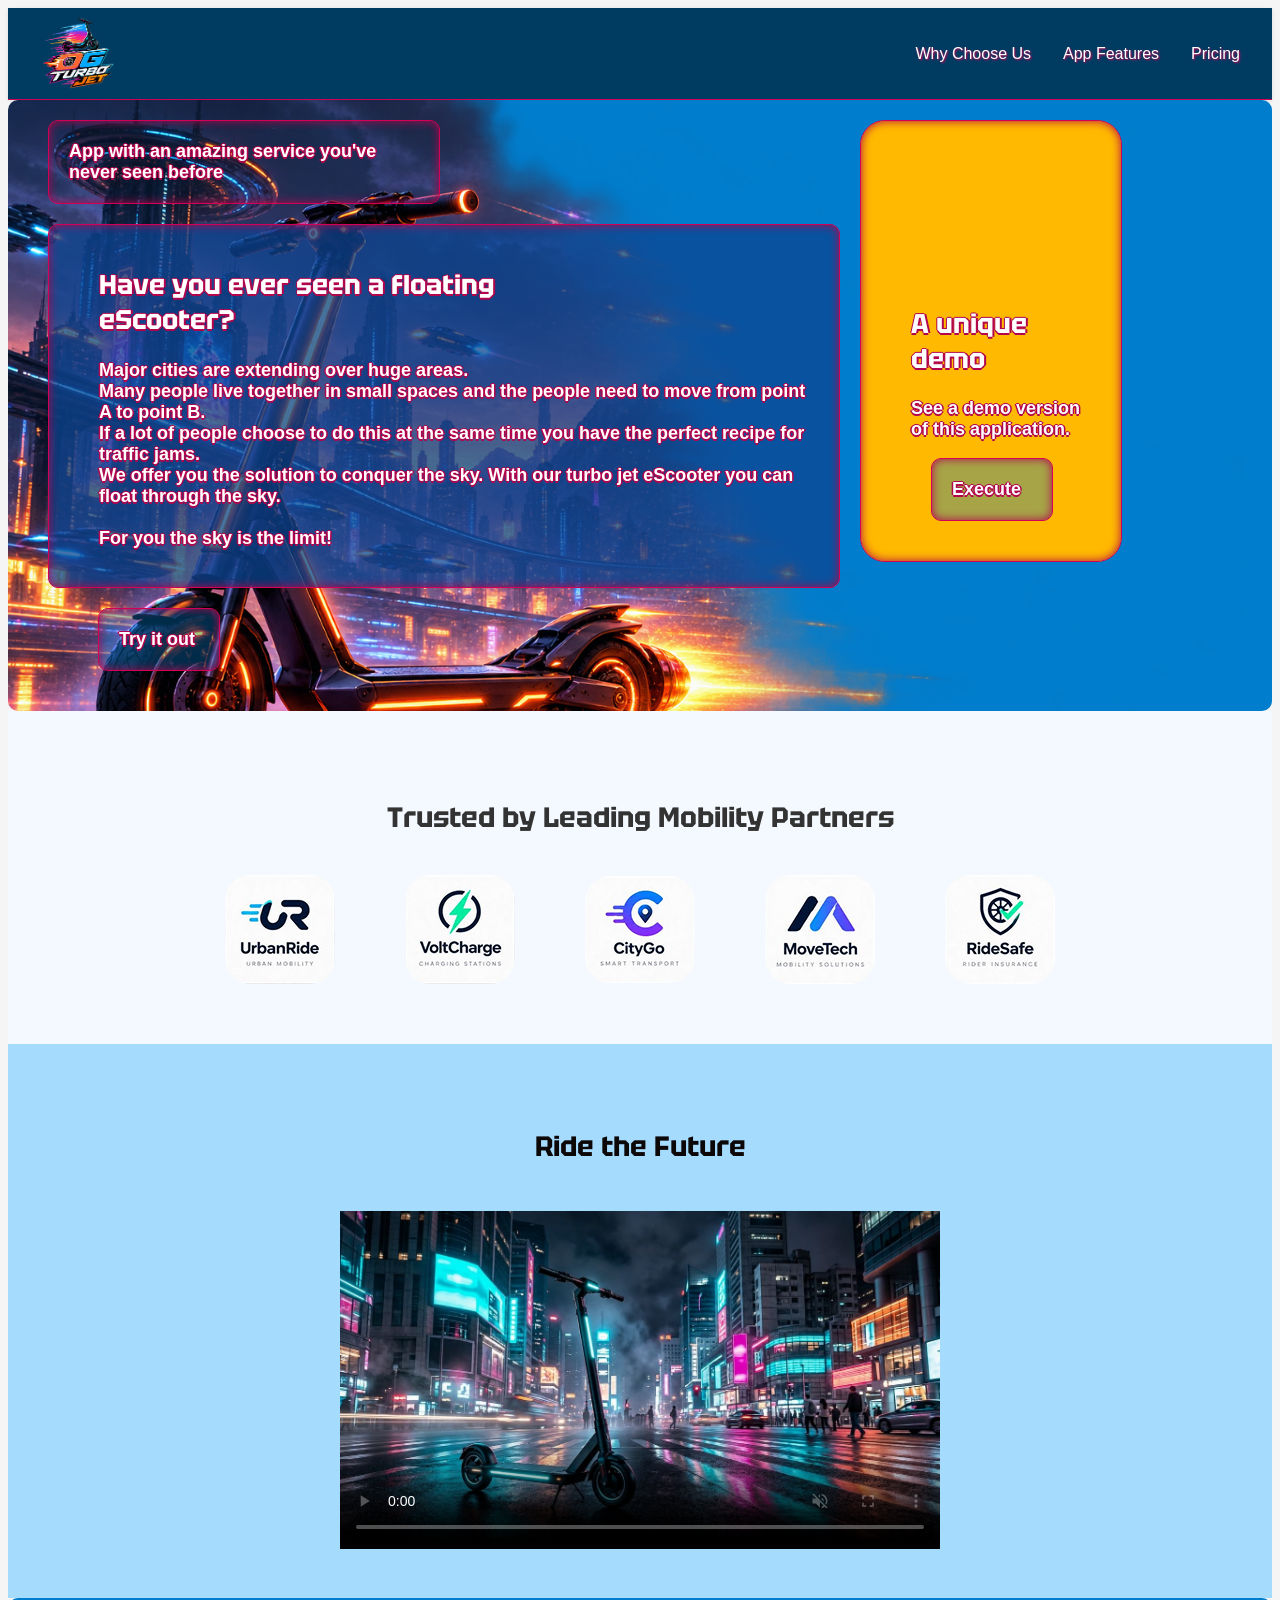
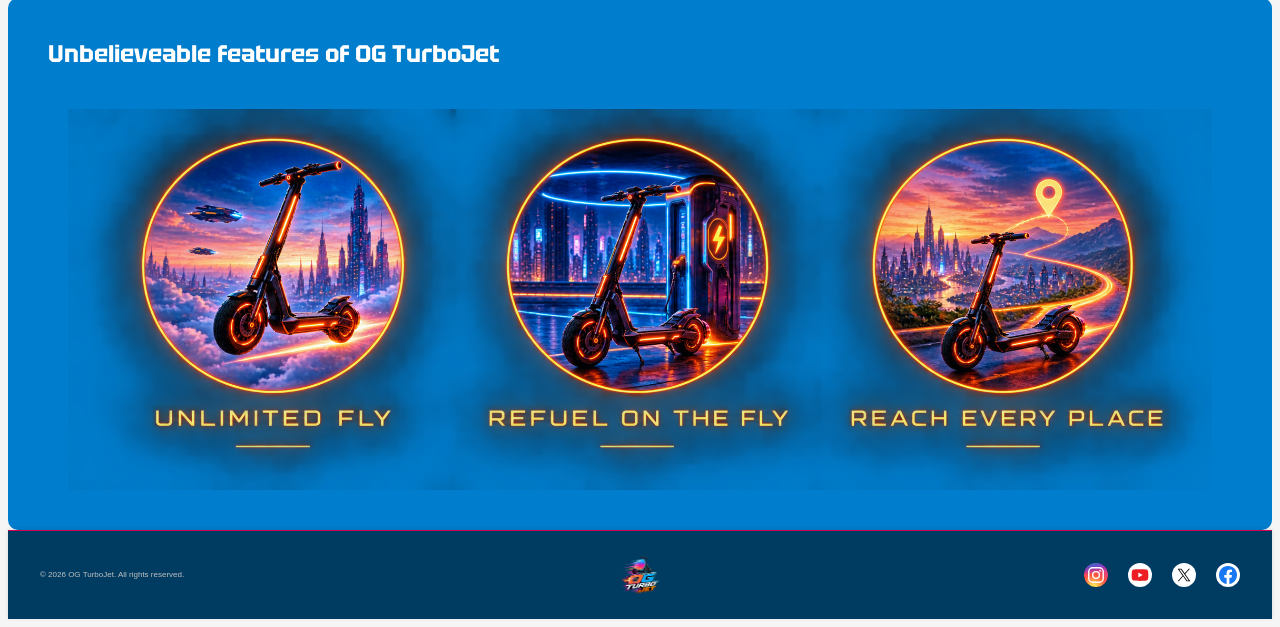
==== index.html @ 86645ecb "edited navbar links" ====
<!doctype html>
<html lang="en">
  <head>
    <meta charset="UTF-8" />
    <meta name="viewport" content="width=device-width, initial-scale=1.0" />
    <link rel="preconnect" href="https://fonts.googleapis.com" />
    <link rel="preconnect" href="https://fonts.gstatic.com" crossorigin />
    <link
      href="https://fonts.googleapis.com/css2?family=Tektur:wght@400..900&family=Text+Me+One&display=swap"
      rel="stylesheet"
    />
    <title>My Project</title>
    <!-- Main stylesheet -->
    <link rel="stylesheet" href="assets/css/styles.css" />
  </head>

  <body>
    <!-- header -->
    <nav id="nav-bar">
      <a class="nav-logo" href="#">
        <img src="assets/images/ogTurboJet.png" alt="Logo" />
      </a>
      <button
        class="nav-toggle"
        aria-label="Toggle navigation"
        aria-expanded="false"
        aria-controls="nav-links"
      >
        <span></span>
        <span></span>
        <span></span>
      </button>
      <ul class="nav-links" id="nav-links">
        <li><a href="#why-choose-us">Why Choose Us</a></li>
        <li><a href="#app-features">App Features</a></li>
        <li><a href="#pricing">Pricing</a></li>
      </ul>
    </nav>

    <!-- hero section -->
    <section class="styleSectionHero">
      <div class="sectionWrapper">
        <div class="heroWrap">
          <div class="heroBase heroHeader">
            App with an amazing service you've never seen before
          </div>
          <div class="heroBase heroContent">
            <h2>Have you ever seen a floating eScooter?</h2>
            <p>
              Major cities are extending over huge areas.
              <br />Many people live together in small spaces and the people
              need to move from point A to point B. <br />If a lot of people
              choose to do this at the same time you have the perfect recipe for
              traffic jams. <br />We offer you the solution to conquer the sky.
              With our turbo jet eScooter you can float through the sky.
              <br /><br />For you the sky is the limit!
            </p>
          </div>
          <div class="heroBase heroButton">Try it out</div>
        </div>
        <div class="heroBase heroAppPreview">
          <h2>A unique demo</h2>
          <p>See a demo version of this application.</p>
          <div class="heroBase heroButton">Execute</div>
        </div>
      </div>
    </section>

    <!-- trusted companies -->
    <section class="trusted-section">
      <h3>Trusted by Leading Mobility Partners</h3>
      <div class="trusted-logo">
        <img src="assets/images/photo_2026-08-25_12-08-49 2.jpg" alt="" />
        <img src="assets/images/photo_2026-08-25_12-08-49 3.jpg" alt="" />
        <img src="assets/images/photo_2026-08-25_12-08-49 4.jpg" alt="" />
        <img src="assets/images/photo_2026-08-25_12-08-49 5.jpg" alt="" />
        <img src="assets/images/photo_2026-08-25_12-08-49 1.jpg" alt="" />
      </div>
    </section>

    <!-- video -->
    <section class="video-section">
      <h3>Ride the Future</h3>
      <video
        width="600"
        height="340"
        controls
        src="assets/images/video.mp4"
        poster="assets/images/img.jpg"
        autoplay
        muted
        loop
      ></video>
    </section>

    <!-- app features -->
    <section>
      <div class="sectionAppFeatures" id="app-features">
        <h2>Unbelieveable features of OG TurboJet</h2>
        <div class="AppFeatureList">
          <img
            class="AppFeatureListElement"
            src="./assets/img/appfeatures.png"
          />
        </div>
      </div>
    </section>

    <!-- why choose us -->
    <section></section>

    <!-- price cards -->
    <section></section>

    <!-- footer -->
    <footer id="site-footer">
      <span class="footer-copyright"
        >&copy; 2026 OG TurboJet. All rights reserved.</span
      >
      <a class="footer-logo" href="#">
        <img src="./assets/images/ogTurboJet.png" alt="Logo" />
      </a>
      <ul class="footer-socials">
        <li>
          <a href="#" aria-label="Instagram"
            ><img src="assets/icons/instagram.svg" alt="Instagram"
          /></a>
        </li>
        <li>
          <a href="#" aria-label="YouTube"
            ><img src="assets/icons/youtube.svg" alt="YouTube"
          /></a>
        </li>
        <li>
          <a href="#" aria-label="X"
            ><img src="assets/icons/x.svg" alt="X"
          /></a>
        </li>
        <li>
          <a href="#" aria-label="Facebook"
            ><img src="assets/icons/facebook.svg" alt="Facebook"
          /></a>
        </li>
      </ul>
    </footer>
    <script src="assets/javascript/script.js"></script>
  </body>
</html>
---- assets/css/styles.css ----
@import 'sectionHero.css';
@import url(footer-styles.css);
@import url(navbar-styles.css);
@import url(appfeature-styles.css);

h1,
h2,
h3 {
  font-family: 'Tektur', sans-serif;
}

body {
  font-family: 'Time Me One', sans-serif;
  background: #f5f5f5;
  color: #333;
}

div.sectionAppFeatures {
  font-family: Arial, sans-serif;
  background-color: #007dcc;
  user-select: none;
  padding: 20px 40px 20px 40px;
  margin: 0px;
  border-radius: 10px;
}
.trusted-section {
  text-align: center;
  padding: 60px 20px;
  background: #f3f9ff;
}

h3 {
  font-size: 28px;
}

.trusted-section h3 {
  margin-bottom: 40px;
  color: #333;
}

.video-section {
  text-align: center;
  background-color: #a5dbfd;
  padding-top: 30px;
  padding-bottom: 45px;
}

.video-section h3 {
  color: #0d0808;
  margin-top: 54px;
  margin-bottom: 45px;
}

.trusted-logo {
  display: flex;
  justify-content: center;
  align-items: center;
  gap: 70px;
  flex-wrap: wrap;
}

.trusted-logo img {
  border-radius: 25px;
}

@media (max-width: 600px) {
  .trusted-section {
    padding: 40px 20px;
  }

  .trusted-section h3 {
    font-size: 24px;
    margin-bottom: 30px;
  }

  .trusted-logo {
    gap: 30px;
  }

  .trusted-logo img {
    max-width: 90px;
  }
}
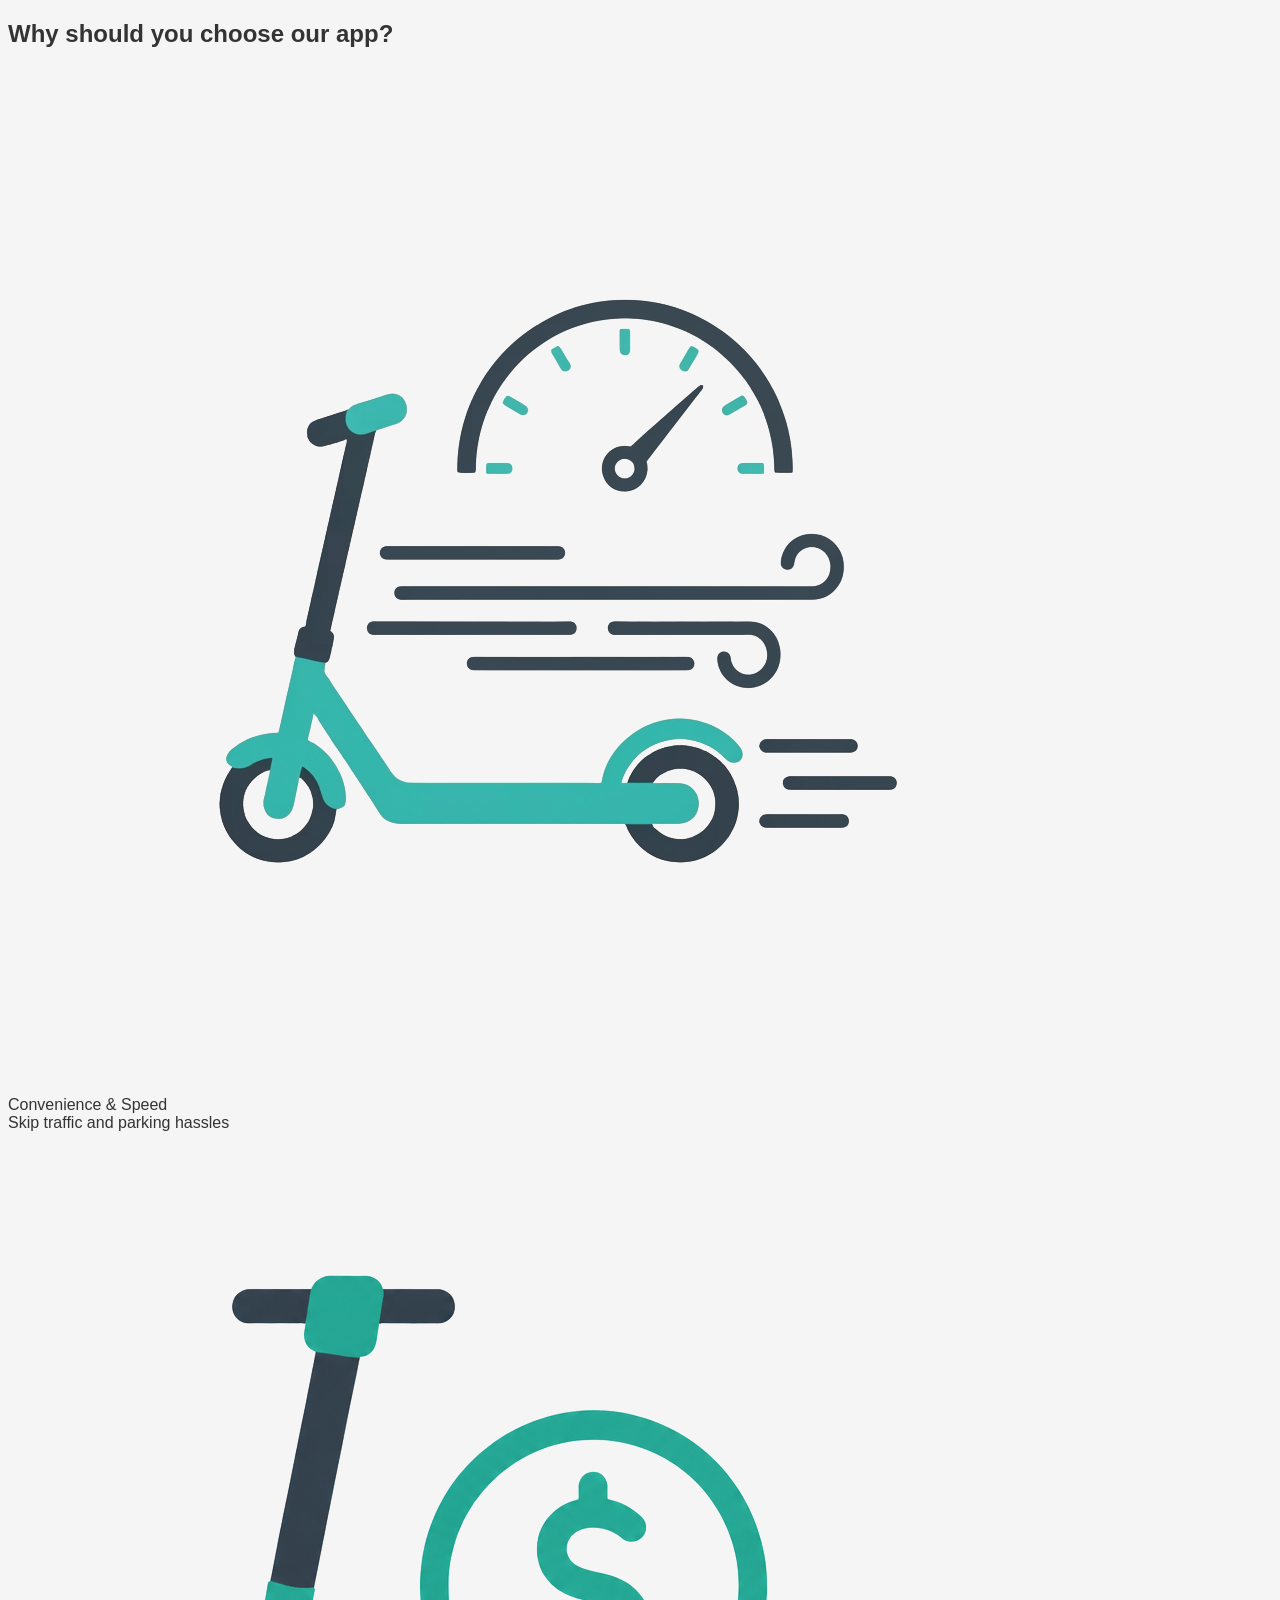
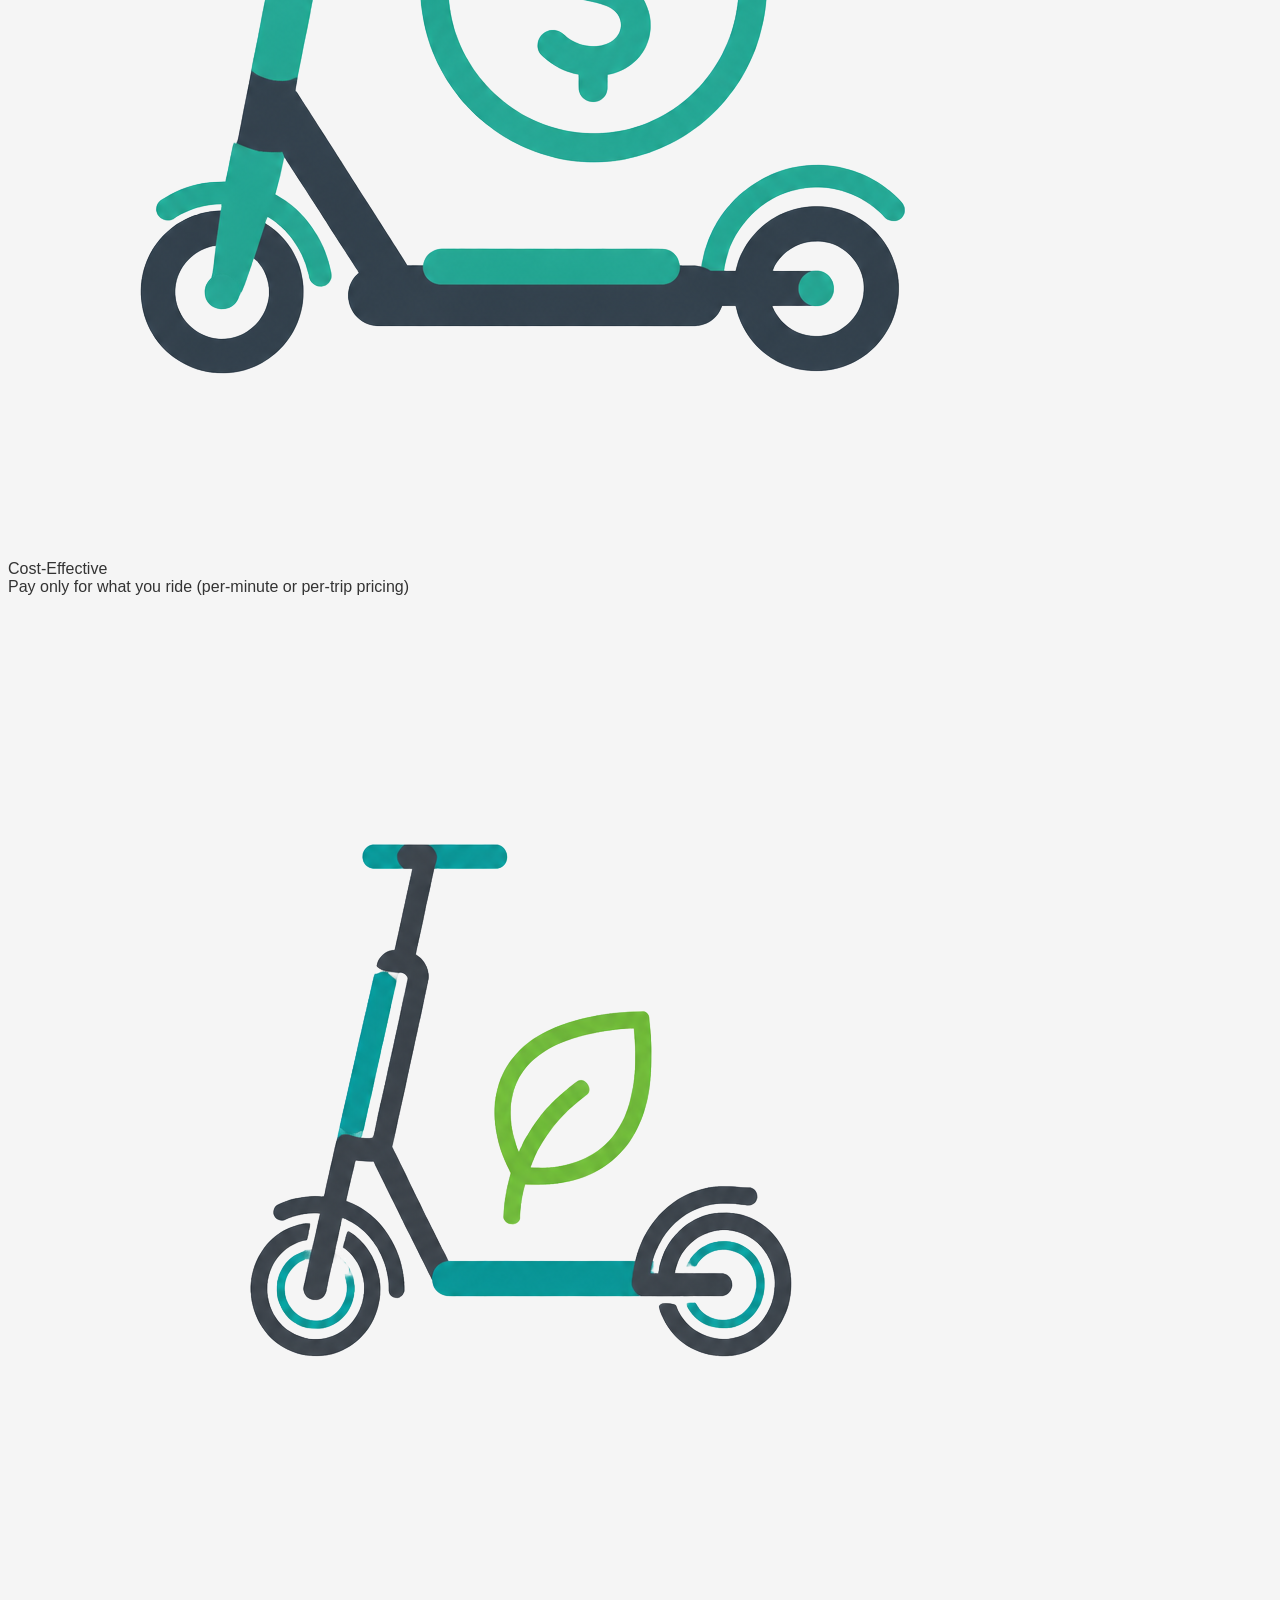
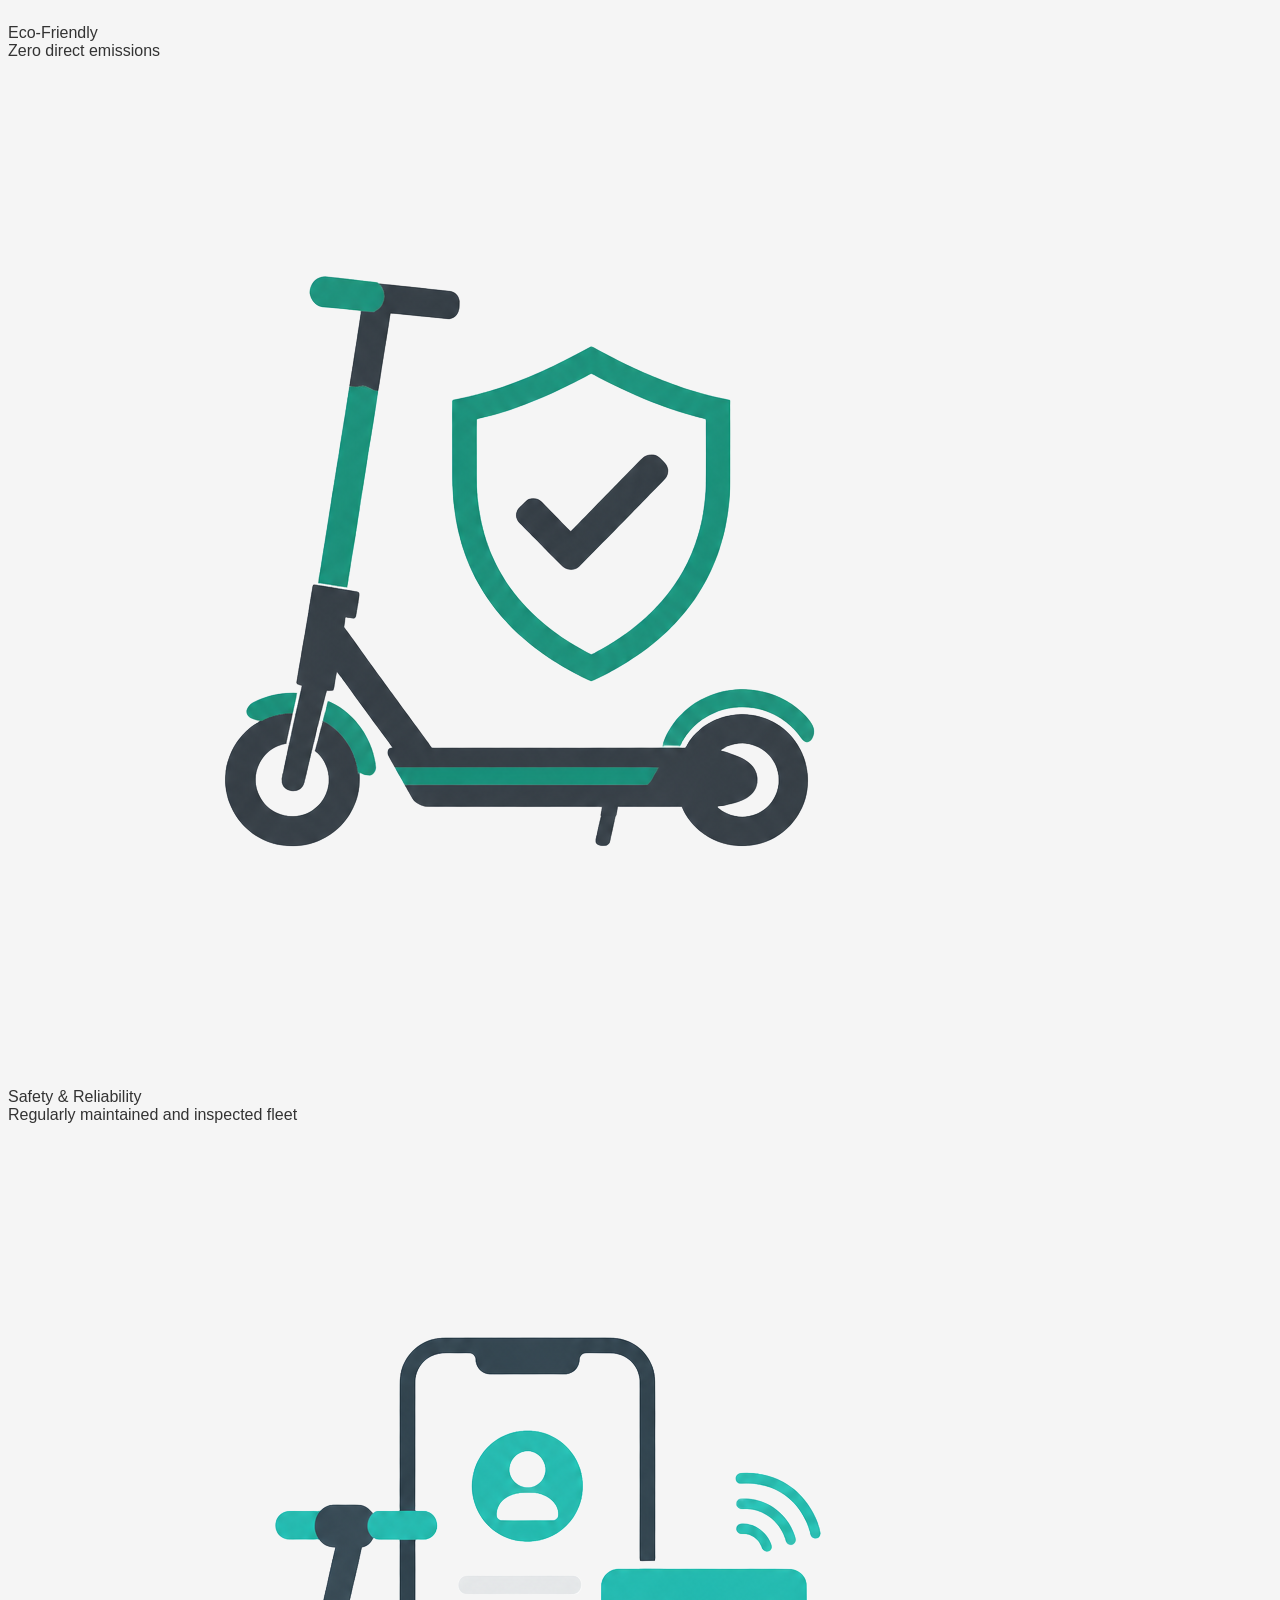
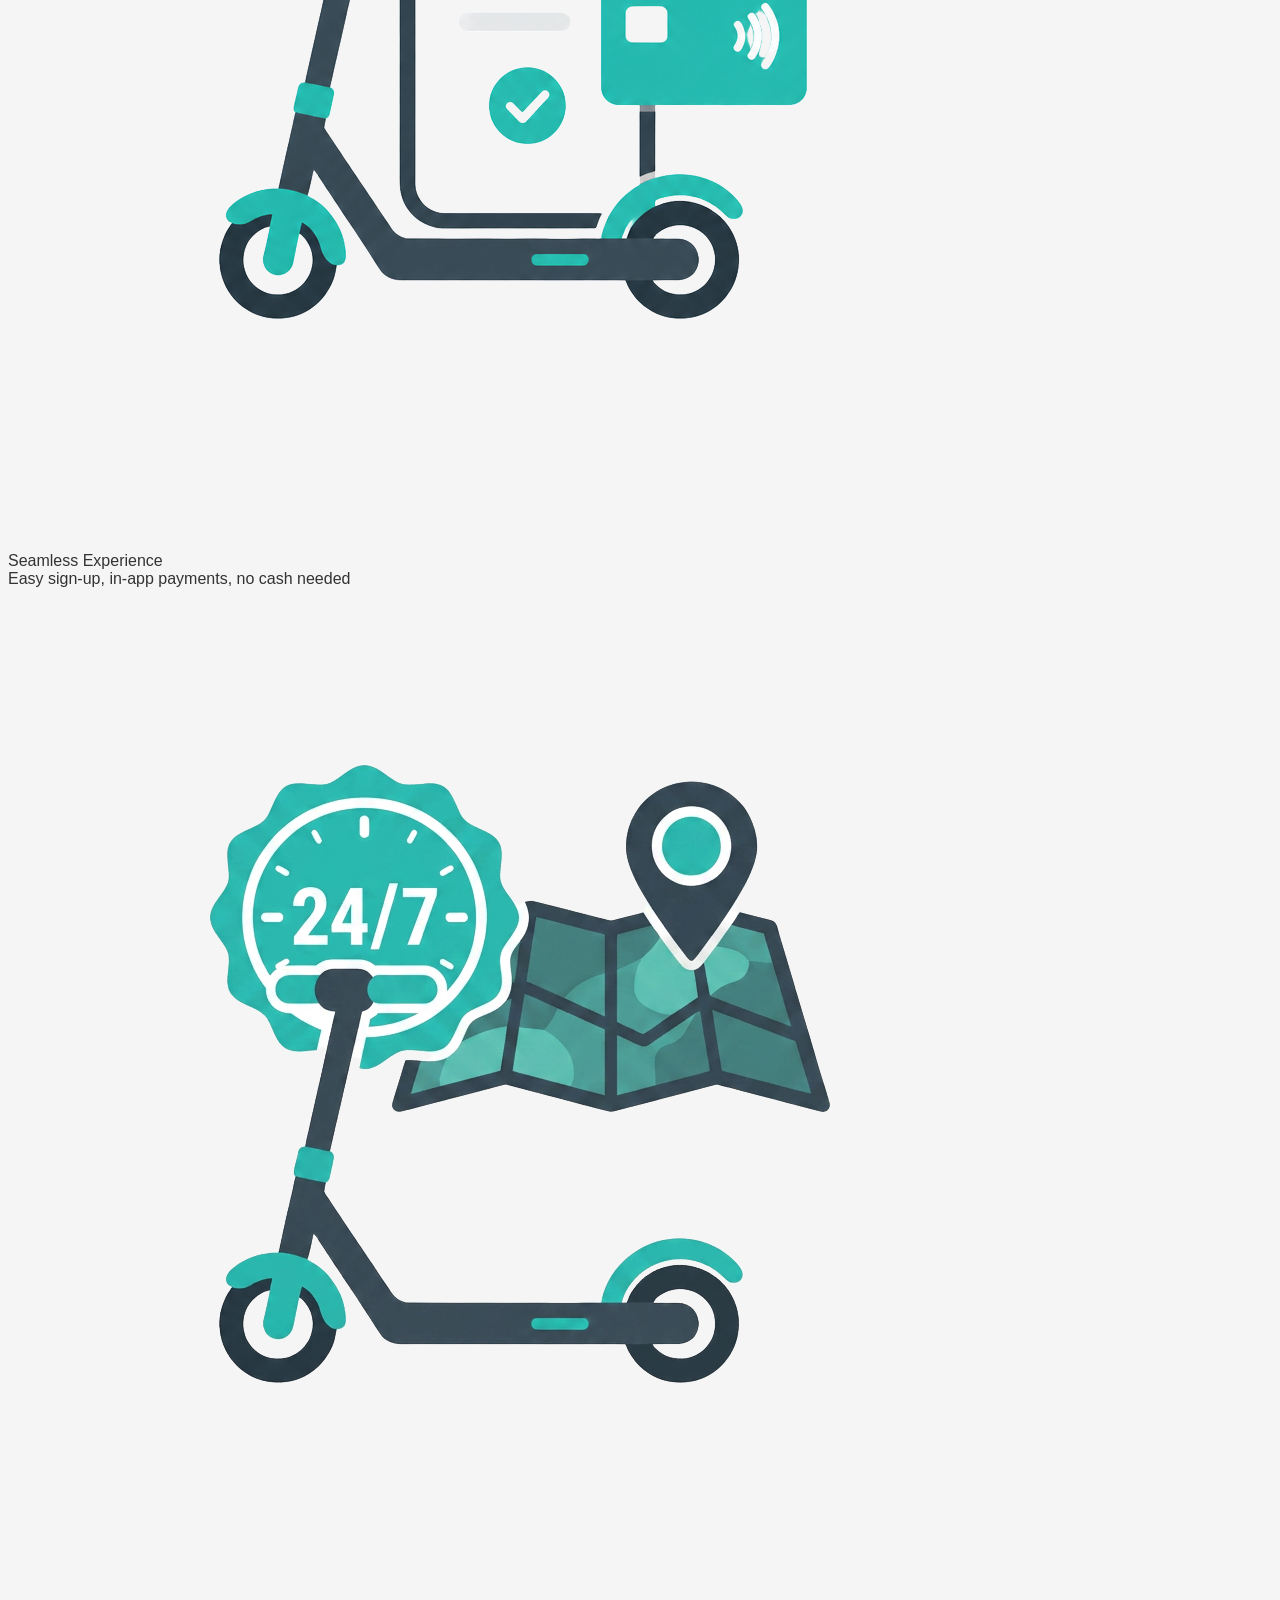
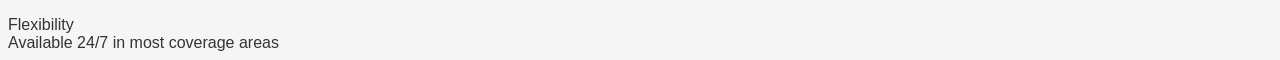
==== commit ec49c4e1: "updated style" ====
--- a/index.html
+++ b/index.html
@@ -3,146 +3,89 @@
   <head>
     <meta charset="UTF-8" />
     <meta name="viewport" content="width=device-width, initial-scale=1.0" />
-    <link rel="preconnect" href="https://fonts.googleapis.com" />
-    <link rel="preconnect" href="https://fonts.gstatic.com" crossorigin />
-    <link
-      href="https://fonts.googleapis.com/css2?family=Tektur:wght@400..900&family=Text+Me+One&display=swap"
-      rel="stylesheet"
-    />
     <title>My Project</title>
-    <!-- Main stylesheet -->
     <link rel="stylesheet" href="assets/css/styles.css" />
+
   </head>
-
   <body>
-    <!-- header -->
-    <nav id="nav-bar">
-      <a class="nav-logo" href="#">
-        <img src="assets/images/ogTurboJet.png" alt="Logo" />
-      </a>
-      <button
-        class="nav-toggle"
-        aria-label="Toggle navigation"
-        aria-expanded="false"
-        aria-controls="nav-links"
-      >
-        <span></span>
-        <span></span>
-        <span></span>
-      </button>
-      <ul class="nav-links" id="nav-links">
-        <li><a href="#why-choose-us">Why Choose Us</a></li>
-        <li><a href="#app-features">App Features</a></li>
-        <li><a href="#pricing">Pricing</a></li>
-      </ul>
-    </nav>
+    <!-- navbar -->
+    <section></section>
 
     <!-- hero section -->
-    <section class="styleSectionHero">
-      <div class="sectionWrapper">
-        <div class="heroWrap">
-          <div class="heroBase heroHeader">
-            App with an amazing service you've never seen before
-          </div>
-          <div class="heroBase heroContent">
-            <h2>Have you ever seen a floating eScooter?</h2>
-            <p>
-              Major cities are extending over huge areas.
-              <br />Many people live together in small spaces and the people
-              need to move from point A to point B. <br />If a lot of people
-              choose to do this at the same time you have the perfect recipe for
-              traffic jams. <br />We offer you the solution to conquer the sky.
-              With our turbo jet eScooter you can float through the sky.
-              <br /><br />For you the sky is the limit!
-            </p>
-          </div>
-          <div class="heroBase heroButton">Try it out</div>
-        </div>
-        <div class="heroBase heroAppPreview">
-          <h2>A unique demo</h2>
-          <p>See a demo version of this application.</p>
-          <div class="heroBase heroButton">Execute</div>
-        </div>
-      </div>
-    </section>
+    <section></section>
 
     <!-- trusted companies -->
-    <section class="trusted-section">
-      <h3>Trusted by Leading Mobility Partners</h3>
-      <div class="trusted-logo">
-        <img src="assets/images/photo_2026-08-25_12-08-49 2.jpg" alt="" />
-        <img src="assets/images/photo_2026-08-25_12-08-49 3.jpg" alt="" />
-        <img src="assets/images/photo_2026-08-25_12-08-49 4.jpg" alt="" />
-        <img src="assets/images/photo_2026-08-25_12-08-49 5.jpg" alt="" />
-        <img src="assets/images/photo_2026-08-25_12-08-49 1.jpg" alt="" />
-      </div>
-    </section>
+    <section></section>
 
     <!-- video -->
-    <section class="video-section">
-      <h3>Ride the Future</h3>
-      <video
-        width="600"
-        height="340"
-        controls
-        src="assets/images/video.mp4"
-        poster="assets/images/img.jpg"
-        autoplay
-        muted
-        loop
-      ></video>
-    </section>
+    <section></section>
 
     <!-- app features -->
-    <section>
-      <div class="sectionAppFeatures" id="app-features">
-        <h2>Unbelieveable features of OG TurboJet</h2>
-        <div class="AppFeatureList">
-          <img
-            class="AppFeatureListElement"
-            src="./assets/img/appfeatures.png"
-          />
+    <section></section>
+
+    <!-- why choose us? -->
+    <section >
+      
+  <div class="wrap">
+    <h2>Why should you choose our app?</h2>
+
+    <div class="grid">
+      <div class="card" tabindex="0">
+        <div class="portrait">
+          <img class="round" src="1.png" alt="Convenience & Speed">
         </div>
+        <div class="name">Convenience &amp; Speed</div>
+        <div class="role">Skip traffic and parking hassles</div>
       </div>
-    </section>
 
-    <!-- why choose us -->
-    <section></section>
+      <div class="card" tabindex="0">
+        <div class="portrait">
+          <img class="round" src="2.png" alt="Cost-Effective">
+        </div>
+        <div class="name">Cost-Effective</div>
+        <div class="role">Pay only for what you ride (per-minute or per-trip pricing)</div>
+      </div>
+
+      <div class="card" tabindex="0">
+        <div class="portrait">
+          <img class="round" src="3.png" alt="Eco-Friendly">
+        </div>
+        <div class="name">Eco-Friendly</div>
+        <div class="role">Zero direct emissions</div>
+      </div>
+
+      <div class="card" tabindex="0">
+        <div class="portrait">
+          <img class="round" src="4.png" alt="Safety & Reliability">
+        </div>
+        <div class="name">Safety &amp; Reliability</div>
+        <div class="role">Regularly maintained and inspected fleet</div>
+      </div>
+
+      <div class="card" tabindex="0">
+        <div class="portrait">
+          <img class="round" src="5.png" alt="Seamless Experience">
+        </div>
+        <div class="name">Seamless Experience</div>
+        <div class="role">Easy sign-up, in-app payments, no cash needed</div>
+      </div>
+
+      <div class="card" tabindex="0">
+        <div class="portrait">
+          <img class="round" src="6.png" alt="Flexibility">
+        </div>
+        <div class="name">Flexibility</div>
+        <div class="role">Available 24/7 in most coverage areas</div>
+      </div>
+    </div>
+  </div>
+</section>
 
     <!-- price cards -->
     <section></section>
 
     <!-- footer -->
-    <footer id="site-footer">
-      <span class="footer-copyright"
-        >&copy; 2026 OG TurboJet. All rights reserved.</span
-      >
-      <a class="footer-logo" href="#">
-        <img src="./assets/images/ogTurboJet.png" alt="Logo" />
-      </a>
-      <ul class="footer-socials">
-        <li>
-          <a href="#" aria-label="Instagram"
-            ><img src="assets/icons/instagram.svg" alt="Instagram"
-          /></a>
-        </li>
-        <li>
-          <a href="#" aria-label="YouTube"
-            ><img src="assets/icons/youtube.svg" alt="YouTube"
-          /></a>
-        </li>
-        <li>
-          <a href="#" aria-label="X"
-            ><img src="assets/icons/x.svg" alt="X"
-          /></a>
-        </li>
-        <li>
-          <a href="#" aria-label="Facebook"
-            ><img src="assets/icons/facebook.svg" alt="Facebook"
-          /></a>
-        </li>
-      </ul>
-    </footer>
-    <script src="assets/javascript/script.js"></script>
+    <section></section>
+    <script src="assets/script.js"></script>
   </body>
-</html>
+</html>
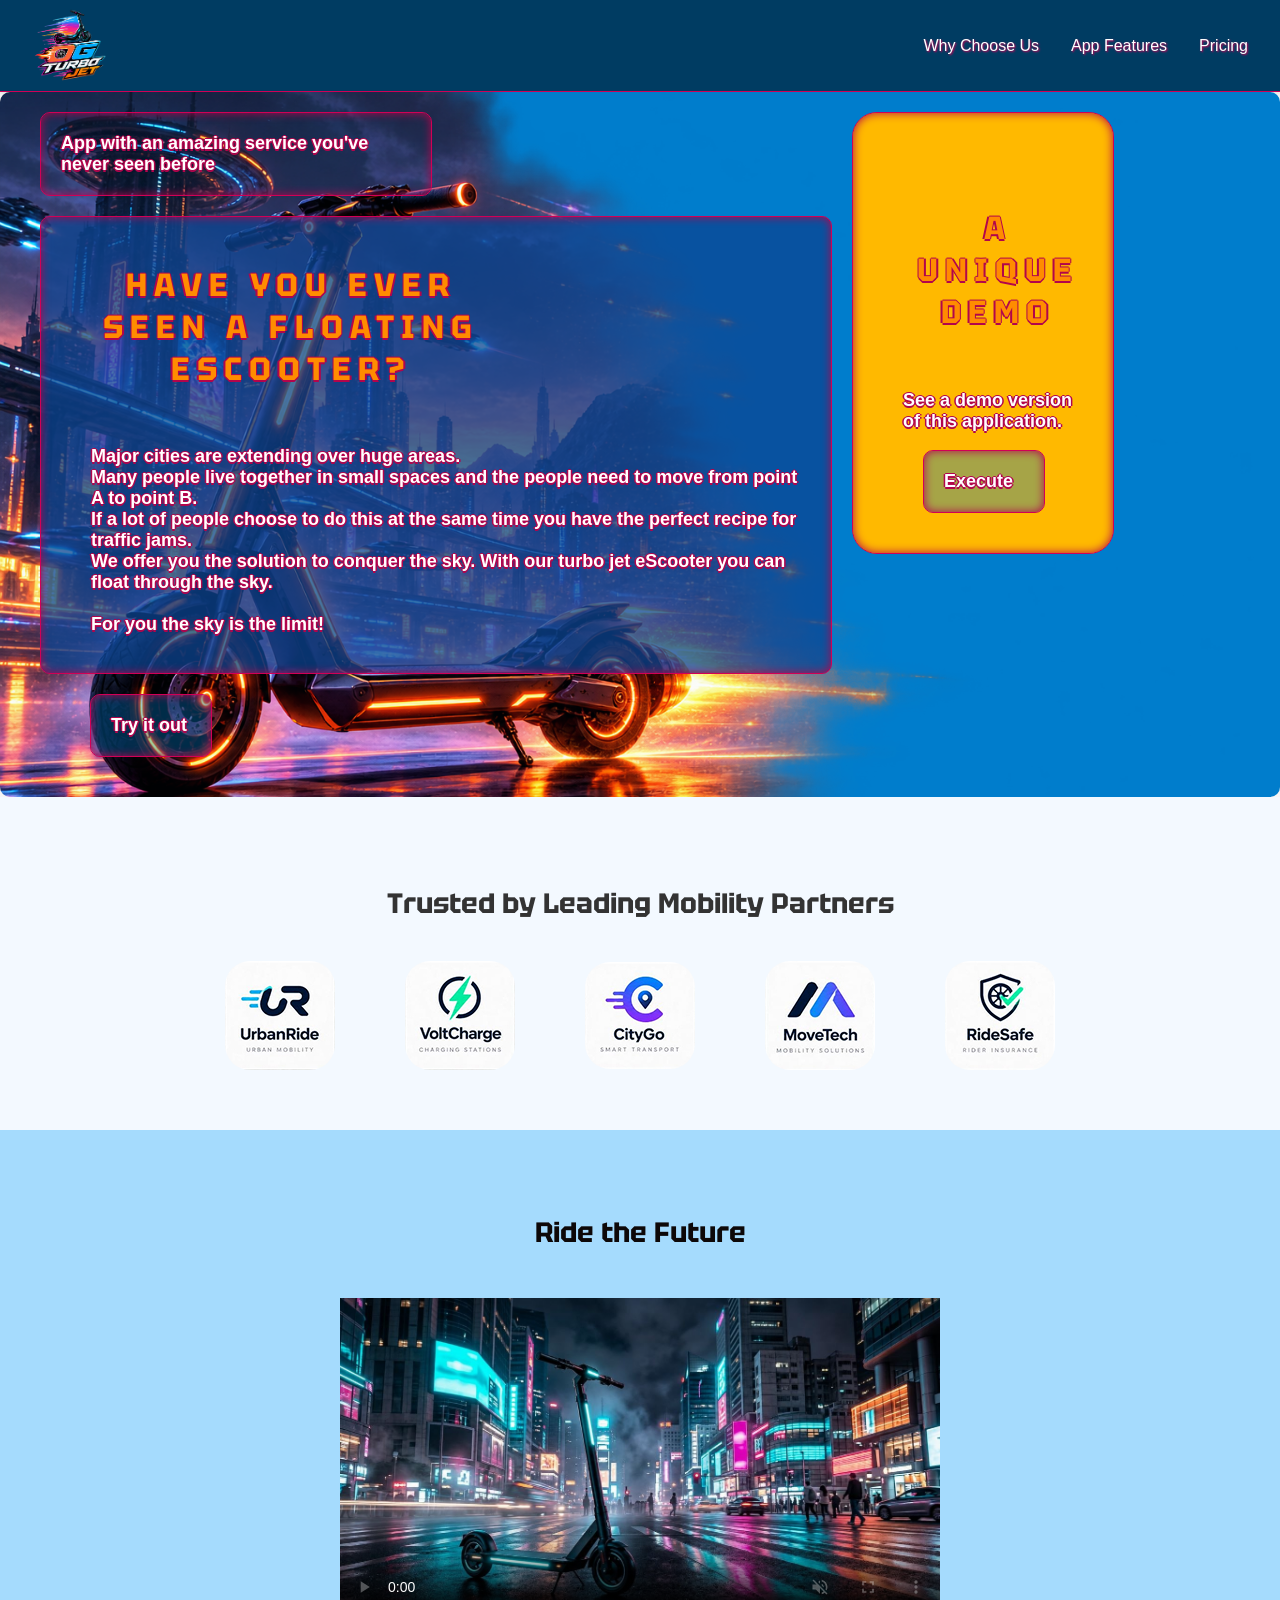
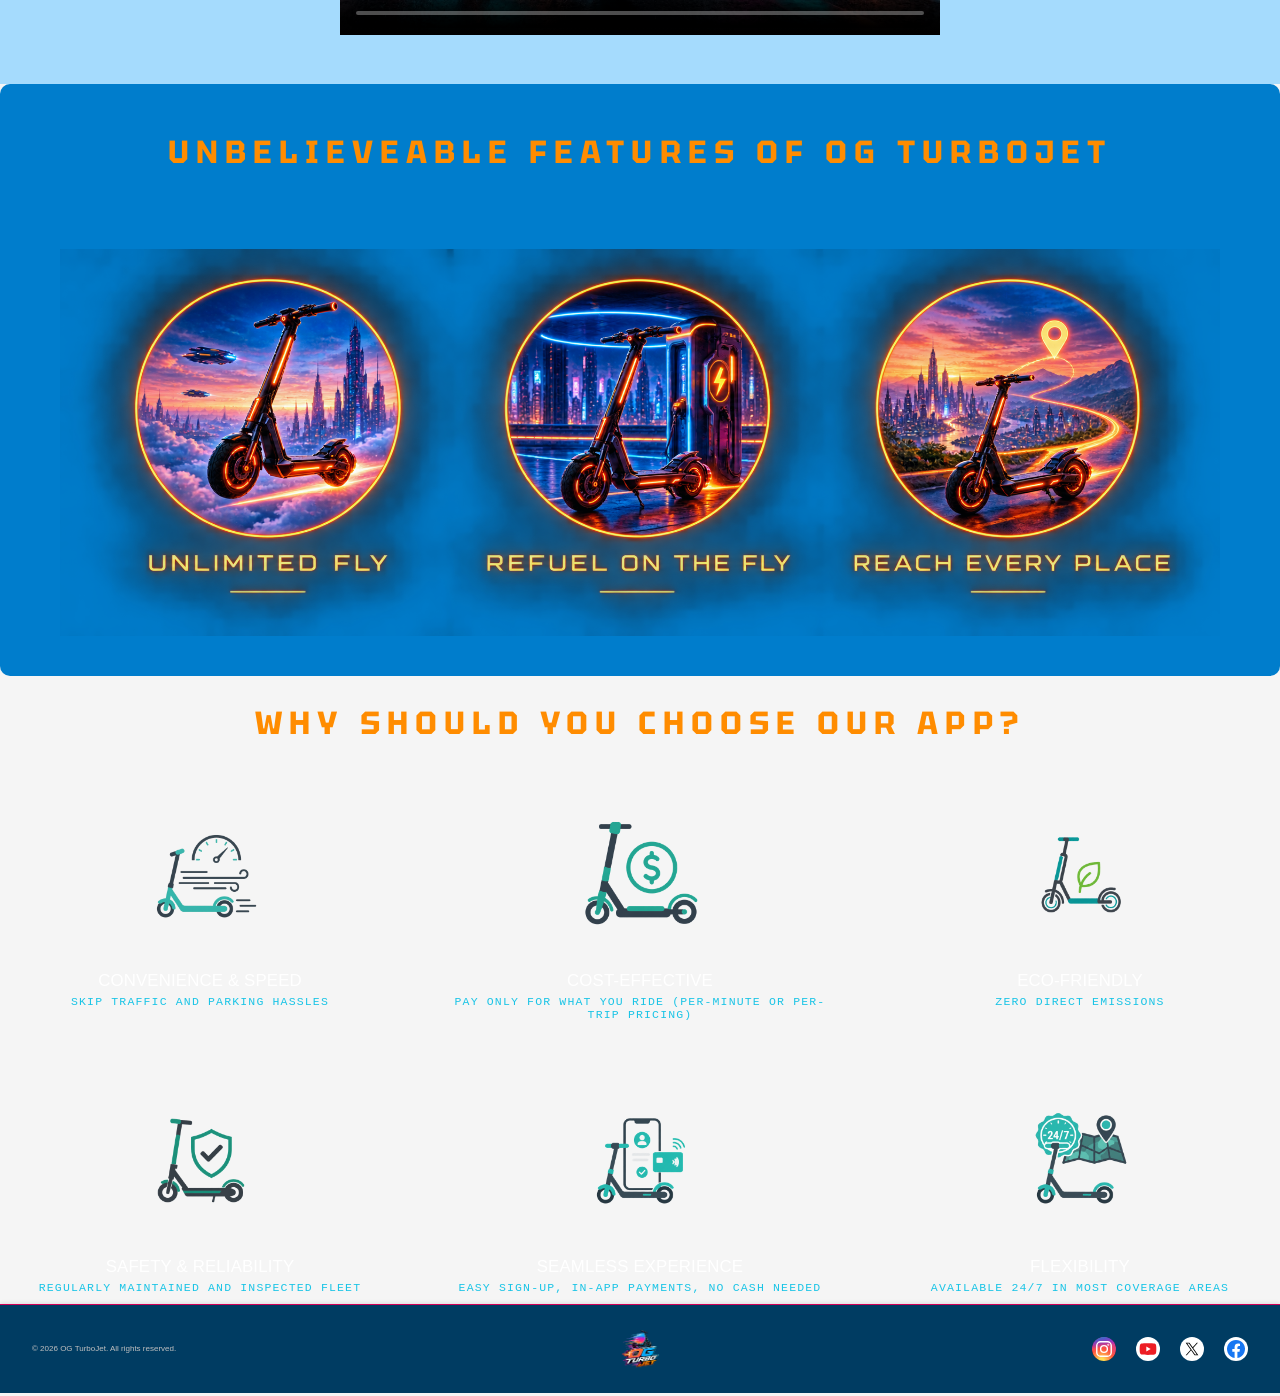
==== commit f2b838d1: "Merge branch 'dev' into feature/whyC" ====
--- a/index.html
+++ b/index.html
@@ -3,25 +3,109 @@
   <head>
     <meta charset="UTF-8" />
     <meta name="viewport" content="width=device-width, initial-scale=1.0" />
+    <link rel="preconnect" href="https://fonts.googleapis.com" />
+    <link rel="preconnect" href="https://fonts.gstatic.com" crossorigin />
+    <link
+      href="https://fonts.googleapis.com/css2?family=Tektur:wght@400..900&family=Text+Me+One&display=swap"
+      rel="stylesheet"
+    />
     <title>My Project</title>
+    <!-- Main stylesheet -->
     <link rel="stylesheet" href="assets/css/styles.css" />
+  </head>
 
   </head>
   <body>
-    <!-- navbar -->
-    <section></section>
+    <!-- header -->
+    <nav id="nav-bar">
+      <a class="nav-logo" href="#">
+        <img src="assets/images/ogTurboJet.png" alt="Logo" />
+      </a>
+      <button
+        class="nav-toggle"
+        aria-label="Toggle navigation"
+        aria-expanded="false"
+        aria-controls="nav-links"
+      >
+        <span></span>
+        <span></span>
+        <span></span>
+      </button>
+      <ul class="nav-links" id="nav-links">
+        <li><a href="#why-choose-us">Why Choose Us</a></li>
+        <li><a href="#app-features">App Features</a></li>
+        <li><a href="#pricing">Pricing</a></li>
+      </ul>
+    </nav>
 
     <!-- hero section -->
-    <section></section>
+    <section class="styleSectionHero">
+      <div class="sectionWrapper">
+        <div class="heroWrap">
+          <div class="heroBase heroHeader">
+            App with an amazing service you've never seen before
+          </div>
+          <div class="heroBase heroContent">
+            <h2>Have you ever seen a floating eScooter?</h2>
+            <p>
+              Major cities are extending over huge areas.
+              <br />Many people live together in small spaces and the people
+              need to move from point A to point B. <br />If a lot of people
+              choose to do this at the same time you have the perfect recipe for
+              traffic jams. <br />We offer you the solution to conquer the sky.
+              With our turbo jet eScooter you can float through the sky.
+              <br /><br />For you the sky is the limit!
+            </p>
+          </div>
+          <div class="heroBase heroButton">Try it out</div>
+        </div>
+        <div class="heroBase heroAppPreview">
+          <h2>A unique demo</h2>
+          <p>See a demo version of this application.</p>
+          <div class="heroBase heroButton">Execute</div>
+        </div>
+      </div>
+    </section>
 
     <!-- trusted companies -->
-    <section></section>
+    <section class="trusted-section">
+      <h3>Trusted by Leading Mobility Partners</h3>
+      <div class="trusted-logo">
+        <img src="assets/images/photo_2026-08-25_12-08-49 2.jpg" alt="" />
+        <img src="assets/images/photo_2026-08-25_12-08-49 3.jpg" alt="" />
+        <img src="assets/images/photo_2026-08-25_12-08-49 4.jpg" alt="" />
+        <img src="assets/images/photo_2026-08-25_12-08-49 5.jpg" alt="" />
+        <img src="assets/images/photo_2026-08-25_12-08-49 1.jpg" alt="" />
+      </div>
+    </section>
 
     <!-- video -->
-    <section></section>
+    <section class="video-section">
+      <h3>Ride the Future</h3>
+      <video
+        width="600"
+        height="340"
+        controls
+        src="assets/images/video.mp4"
+        poster="assets/images/img.jpg"
+        autoplay
+        muted
+        loop
+      ></video>
+    </section>
 
     <!-- app features -->
-    <section></section>
+    <section>
+      <div class="sectionAppFeatures" id="app-features">
+        <h2>Unbelieveable features of OG TurboJet</h2>
+        <div class="AppFeatureList">
+          <img
+            class="AppFeatureListElement"
+            src="./assets/img/appfeatures.png"
+          />
+        </div>
+      </div>
+    </section>
 
     <!-- why choose us? -->
     <section >
@@ -85,7 +169,36 @@
     <section></section>
 
     <!-- footer -->
-    <section></section>
-    <script src="assets/script.js"></script>
+    <footer id="site-footer">
+      <span class="footer-copyright"
+        >&copy; 2026 OG TurboJet. All rights reserved.</span
+      >
+      <a class="footer-logo" href="#">
+        <img src="./assets/images/ogTurboJet.png" alt="Logo" />
+      </a>
+      <ul class="footer-socials">
+        <li>
+          <a href="#" aria-label="Instagram"
+            ><img src="assets/icons/instagram.svg" alt="Instagram"
+          /></a>
+        </li>
+        <li>
+          <a href="#" aria-label="YouTube"
+            ><img src="assets/icons/youtube.svg" alt="YouTube"
+          /></a>
+        </li>
+        <li>
+          <a href="#" aria-label="X"
+            ><img src="assets/icons/x.svg" alt="X"
+          /></a>
+        </li>
+        <li>
+          <a href="#" aria-label="Facebook"
+            ><img src="assets/icons/facebook.svg" alt="Facebook"
+          /></a>
+        </li>
+      </ul>
+    </footer>
+    <script src="assets/javascript/script.js"></script>
   </body>
 </html>
--- a/assets/css/styles.css
+++ b/assets/css/styles.css
@@ -1,4 +1,5 @@
-@import 'sectionHero.css';
+@import url("whyC.css");
+@import url('sectionHero.css');
 @import url(footer-styles.css);
 @import url(navbar-styles.css);
 @import url(appfeature-styles.css);
@@ -13,6 +14,7 @@
   font-family: 'Time Me One', sans-serif;
   background: #f5f5f5;
   color: #333;
+  .
 }
 
 div.sectionAppFeatures {
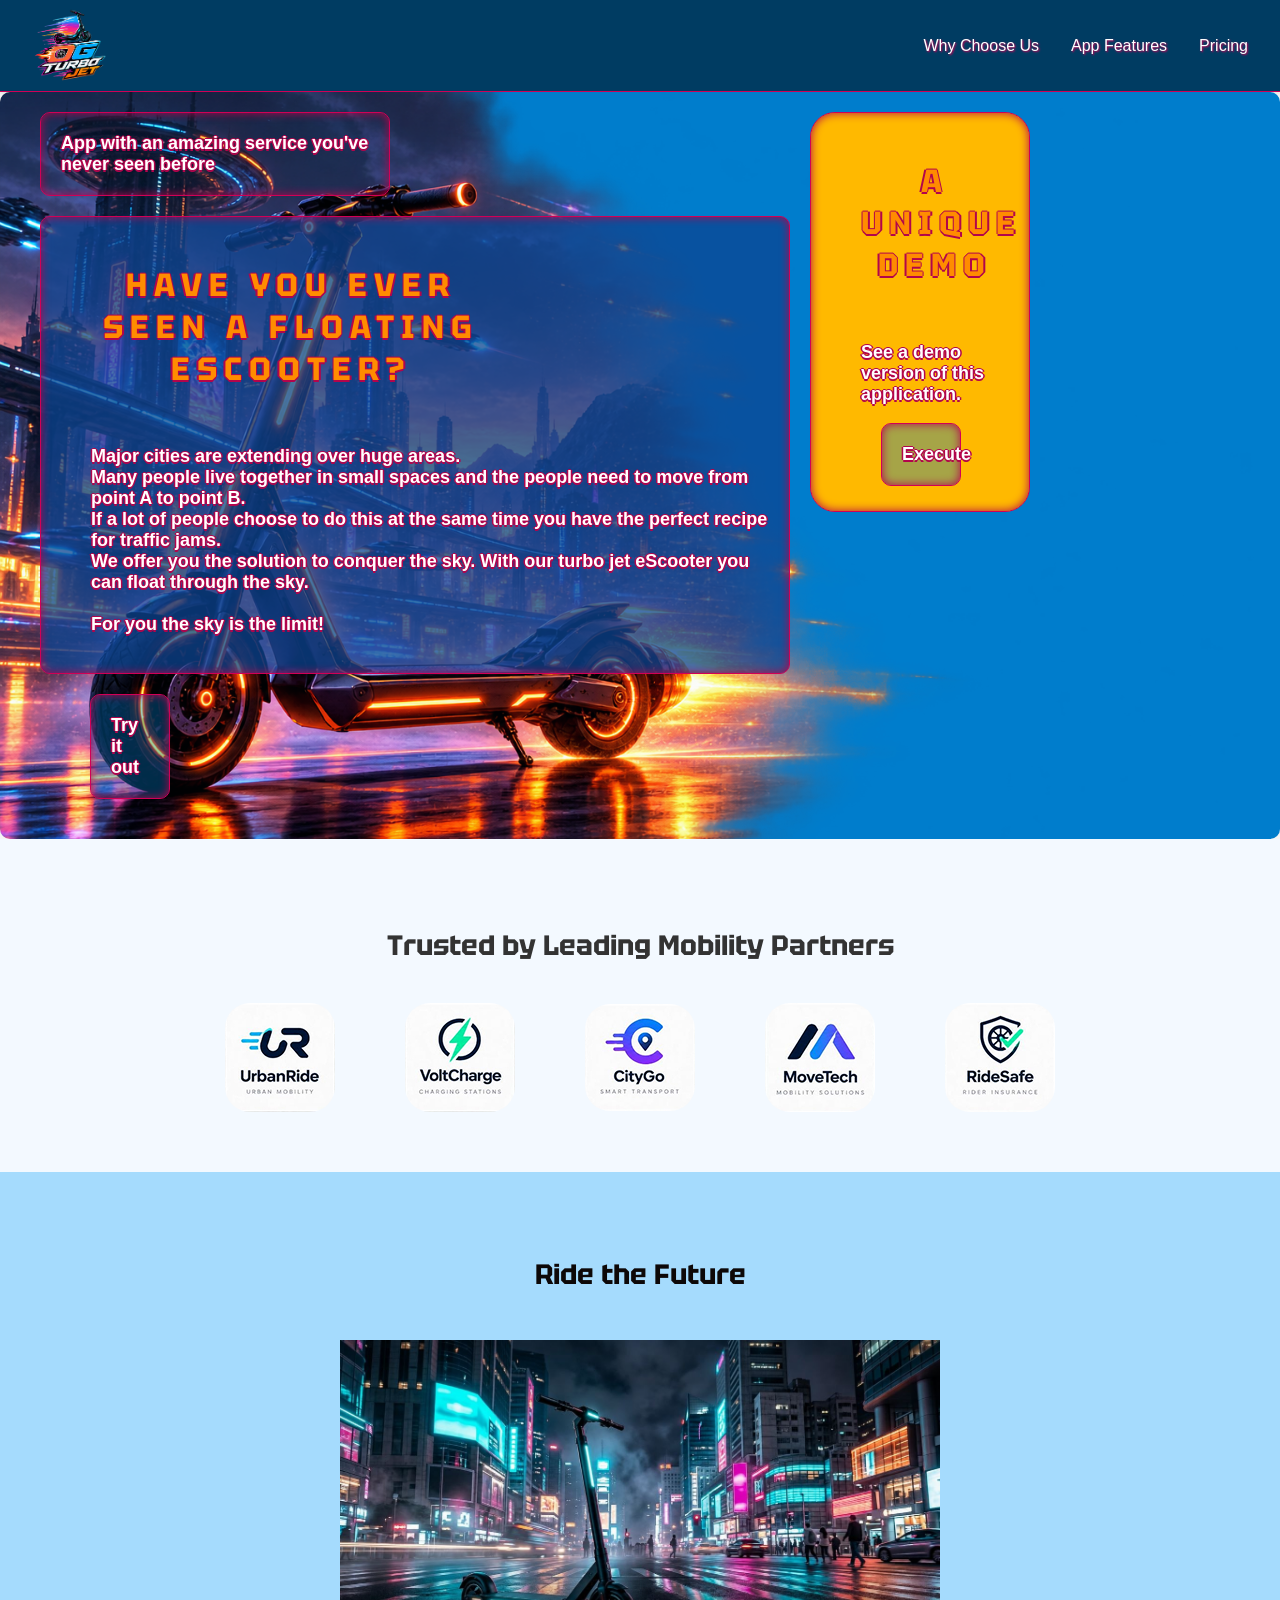
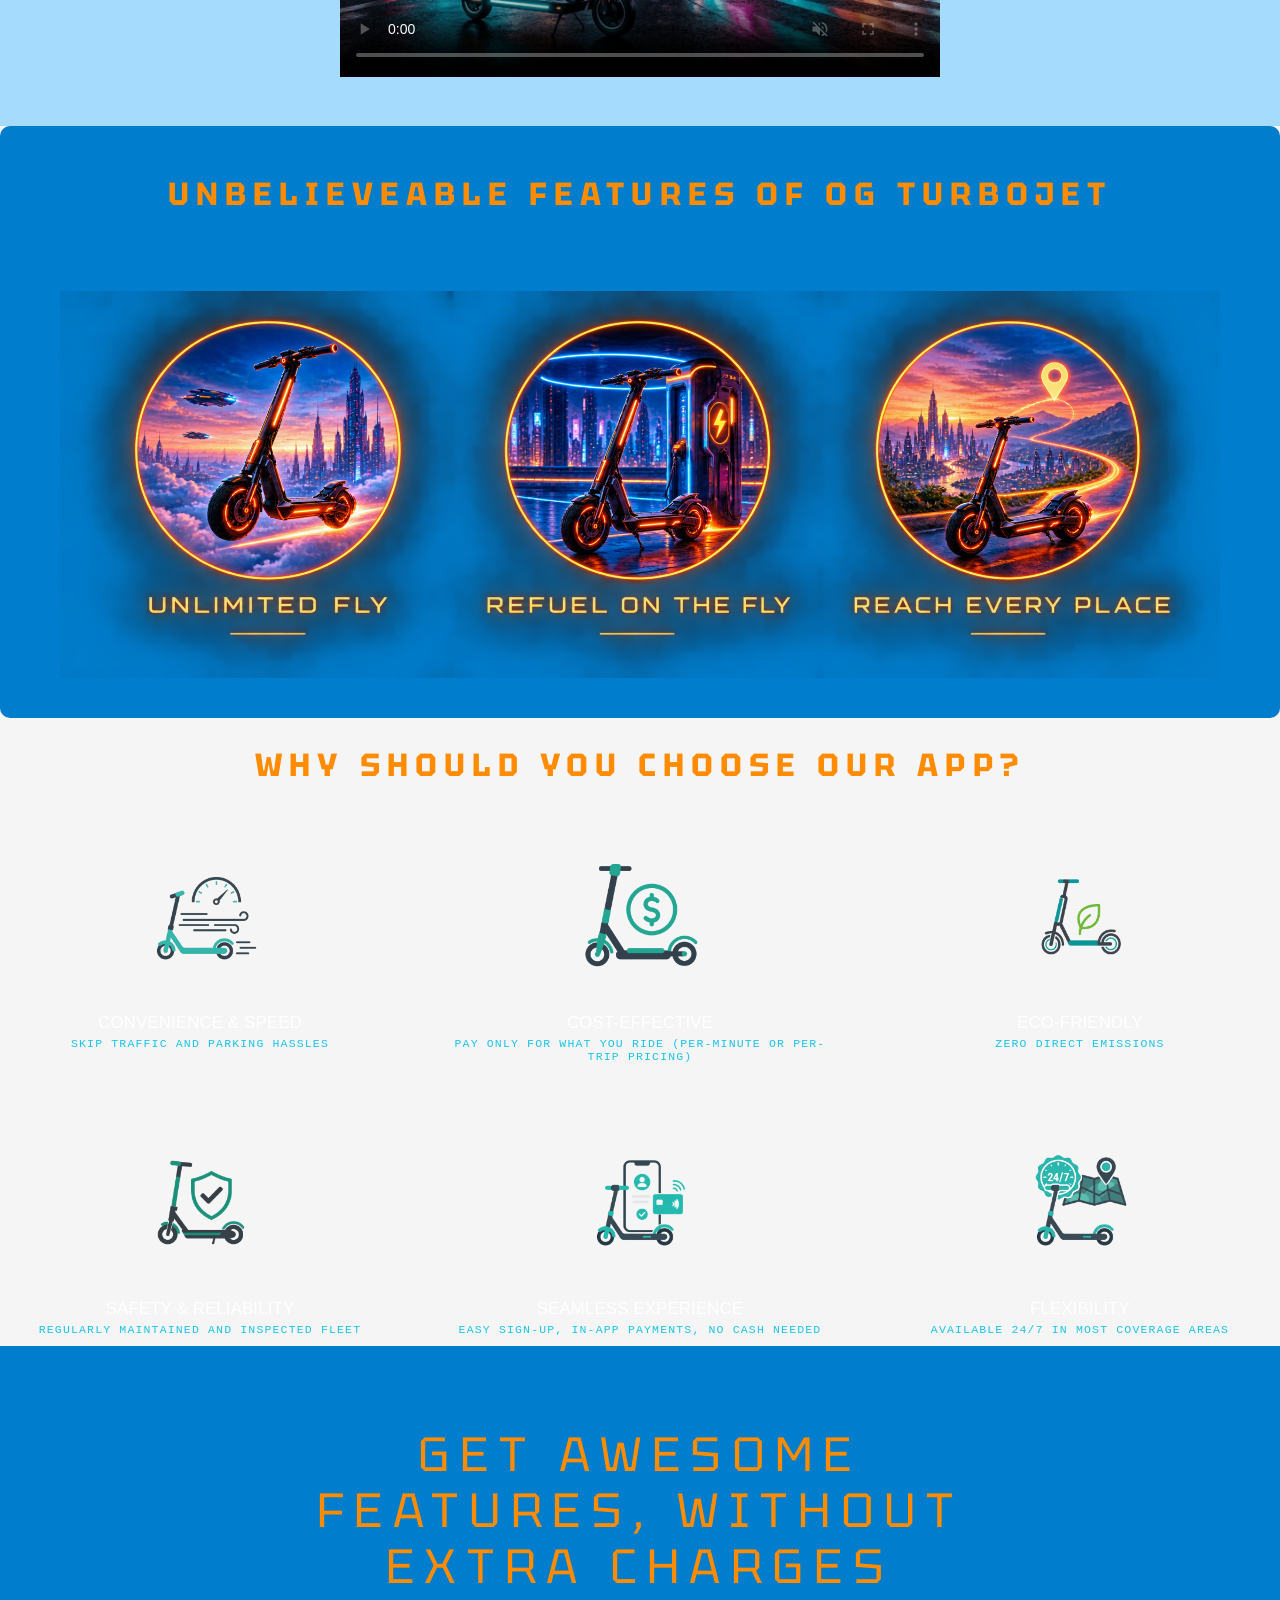
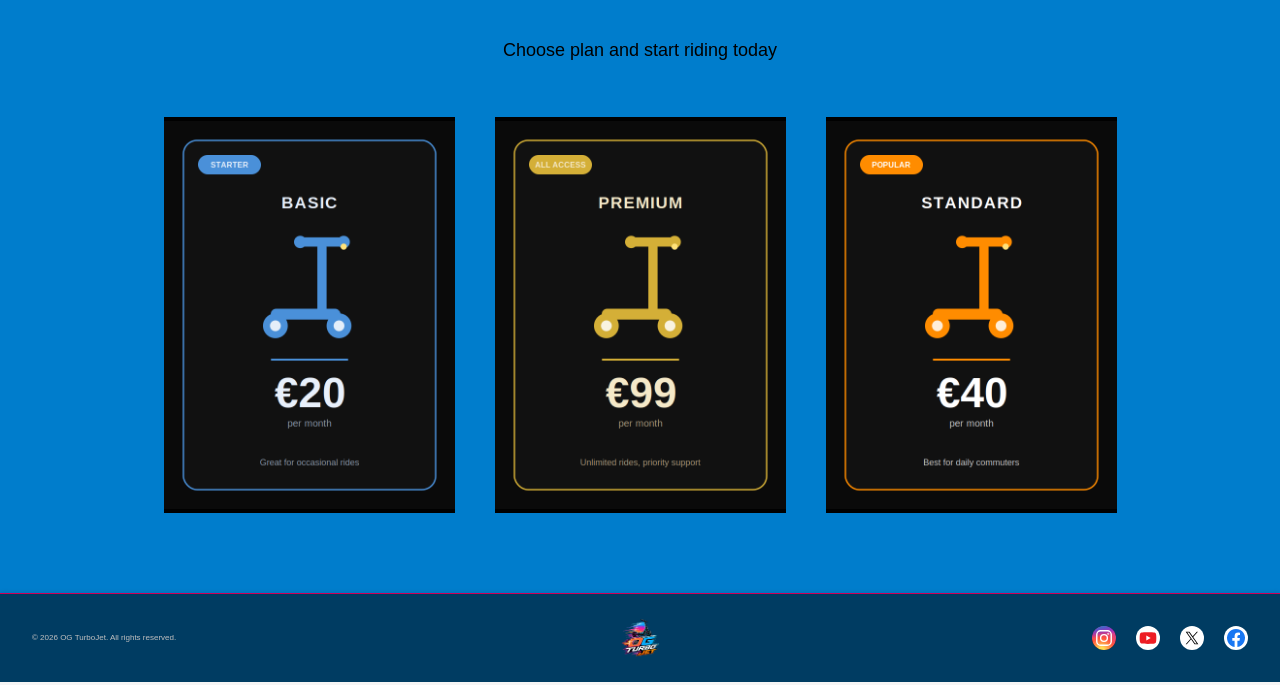
==== commit 367fe733: "edited styles and formatting" ====
--- a/index.html
+++ b/index.html
@@ -101,7 +101,7 @@
         <div class="AppFeatureList">
           <img
             class="AppFeatureListElement"
-            src="./assets/img/appfeatures.png"
+            src="./assets/images/appfeatures.png"
           />
         </div>
       </div>
@@ -116,7 +116,7 @@
     <div class="grid">
       <div class="card" tabindex="0">
         <div class="portrait">
-          <img class="round" src="1.png" alt="Convenience & Speed">
+          <img class="round" src="/assets/images/1.png" alt="Convenience & Speed">
         </div>
         <div class="name">Convenience &amp; Speed</div>
         <div class="role">Skip traffic and parking hassles</div>
@@ -124,7 +124,7 @@
 
       <div class="card" tabindex="0">
         <div class="portrait">
-          <img class="round" src="2.png" alt="Cost-Effective">
+          <img class="round" src="/assets/images/2.png" alt="Cost-Effective">
         </div>
         <div class="name">Cost-Effective</div>
         <div class="role">Pay only for what you ride (per-minute or per-trip pricing)</div>
@@ -132,7 +132,7 @@
 
       <div class="card" tabindex="0">
         <div class="portrait">
-          <img class="round" src="3.png" alt="Eco-Friendly">
+          <img class="round" src="/assets/images/3.png" alt="Eco-Friendly">
         </div>
         <div class="name">Eco-Friendly</div>
         <div class="role">Zero direct emissions</div>
@@ -140,7 +140,7 @@
 
       <div class="card" tabindex="0">
         <div class="portrait">
-          <img class="round" src="4.png" alt="Safety & Reliability">
+          <img class="round" src="/assets/images/4.png" alt="Safety & Reliability">
         </div>
         <div class="name">Safety &amp; Reliability</div>
         <div class="role">Regularly maintained and inspected fleet</div>
@@ -148,7 +148,7 @@
 
       <div class="card" tabindex="0">
         <div class="portrait">
-          <img class="round" src="5.png" alt="Seamless Experience">
+          <img class="round" src="/assets/images/5.png" alt="Seamless Experience">
         </div>
         <div class="name">Seamless Experience</div>
         <div class="role">Easy sign-up, in-app payments, no cash needed</div>
@@ -156,7 +156,7 @@
 
       <div class="card" tabindex="0">
         <div class="portrait">
-          <img class="round" src="6.png" alt="Flexibility">
+          <img class="round" src="/assets/images/6.png" alt="Flexibility">
         </div>
         <div class="name">Flexibility</div>
         <div class="role">Available 24/7 in most coverage areas</div>
@@ -166,7 +166,24 @@
 </section>
 
     <!-- price cards -->
-    <section></section>
+   <section class="pricing" id="pricing">
+  <h2 class="pricing-title">Get awesome features, without extra charges</h2>
+  <p class="pricing-sub">Choose plan and start riding today </p>
+
+  <div class="price-grid">
+    <div class="price-card">
+      <img src="/assets/images/plan.1.png" alt="Basic plan - $20 per month">
+    </div>
+
+    <div class="price-card">
+      <img src="/assets/images/plan.3.png" alt="Standard plan - $40 per month">
+    </div>
+
+    <div class="price-card">
+      <img src="/assets/images/plan.2.png" alt="Premium plan - $99 per month">
+    </div>
+  </div>
+</section>
 
     <!-- footer -->
     <footer id="site-footer">
--- a/assets/css/styles.css
+++ b/assets/css/styles.css
@@ -1,8 +1,9 @@
-@import url("whyC.css");
+@import url('whyC.css');
 @import url('sectionHero.css');
 @import url(footer-styles.css);
 @import url(navbar-styles.css);
 @import url(appfeature-styles.css);
+@import url(pricing.css);
 
 h1,
 h2,
@@ -14,7 +15,6 @@
   font-family: 'Time Me One', sans-serif;
   background: #f5f5f5;
   color: #333;
-  .
 }
 
 div.sectionAppFeatures {
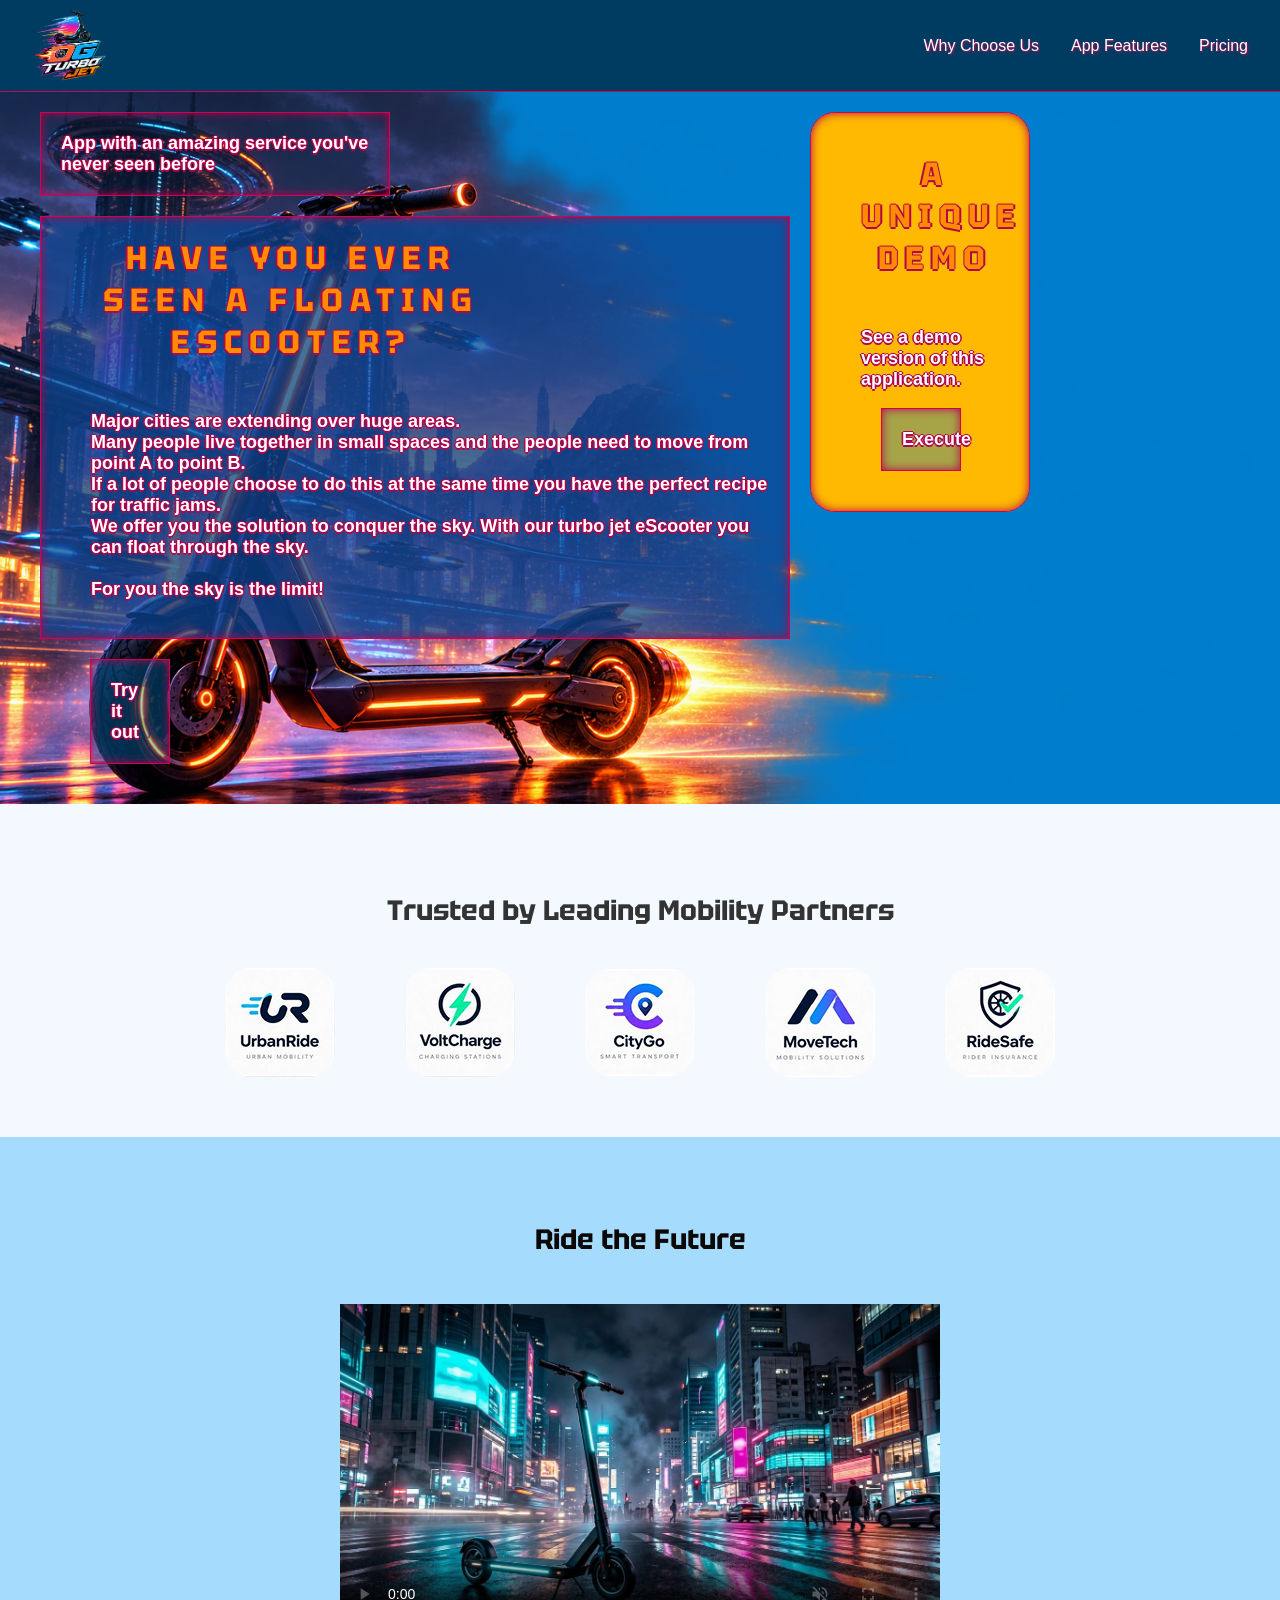
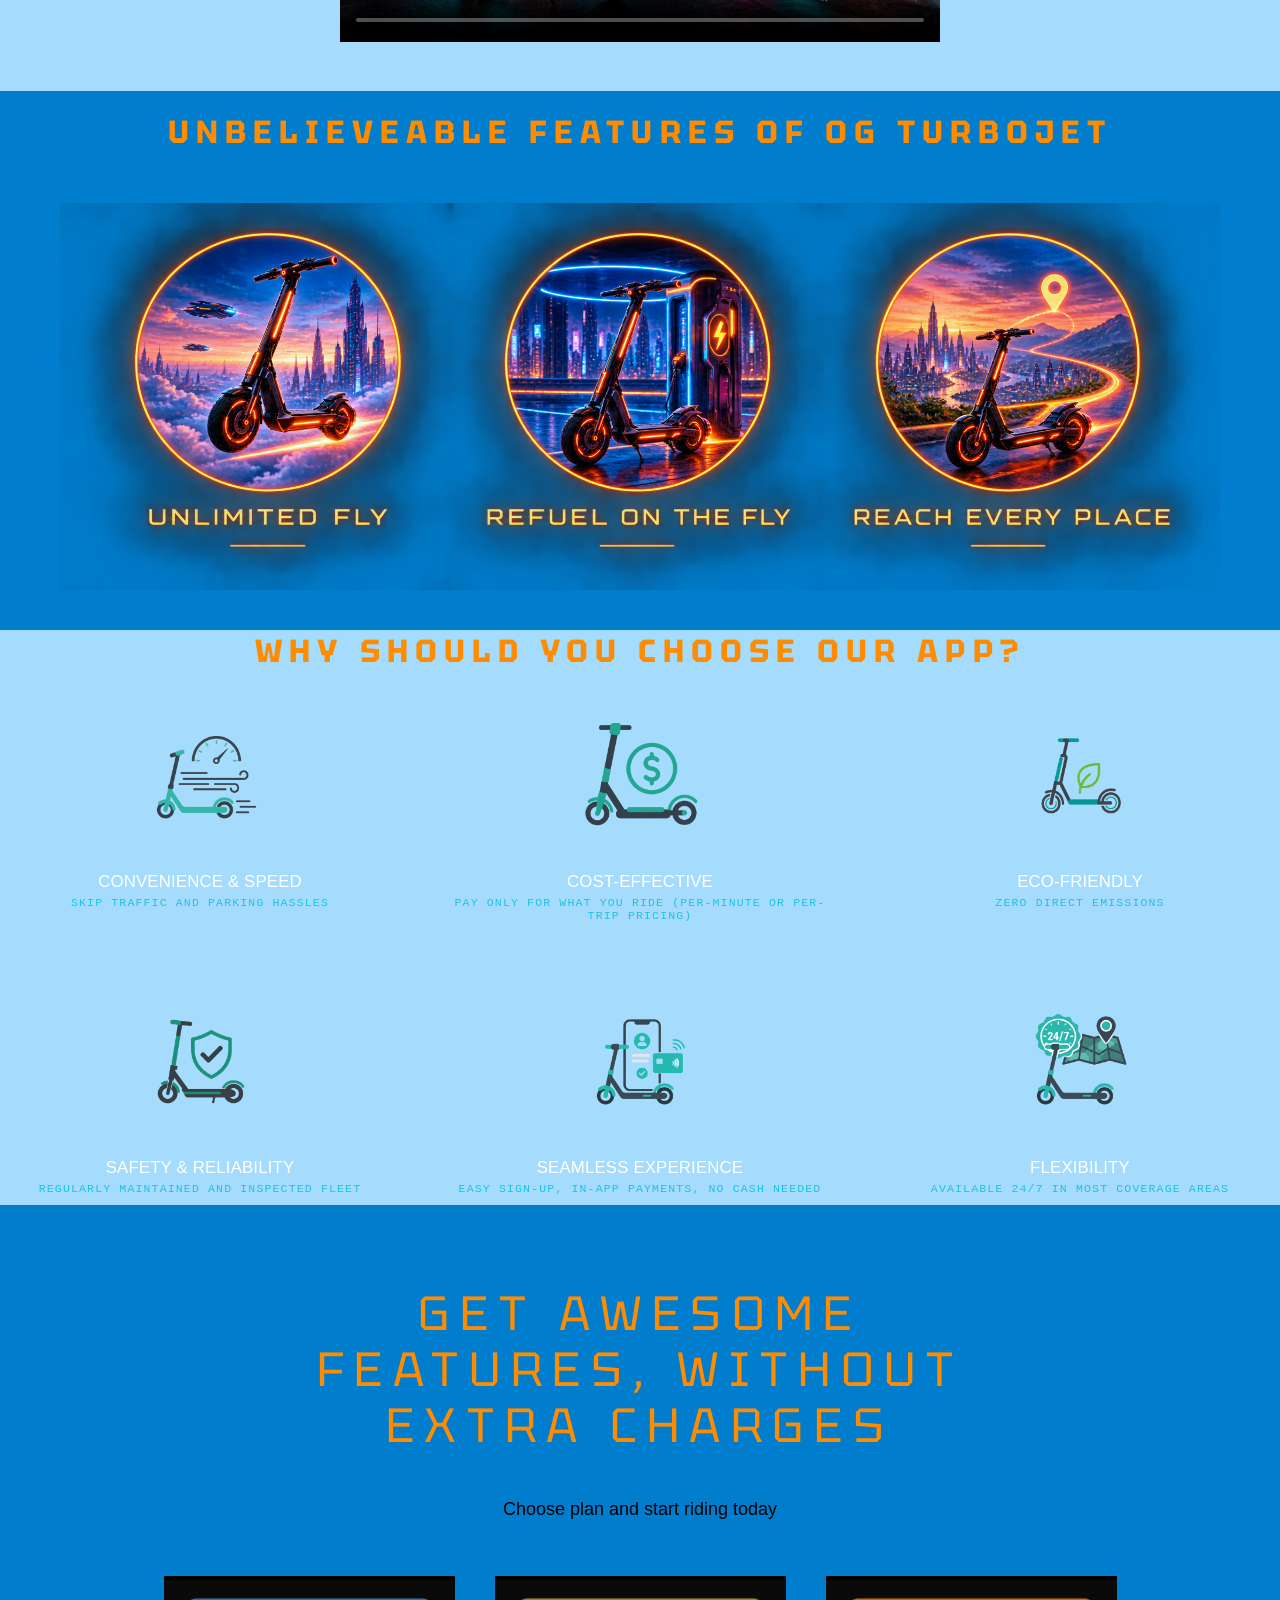
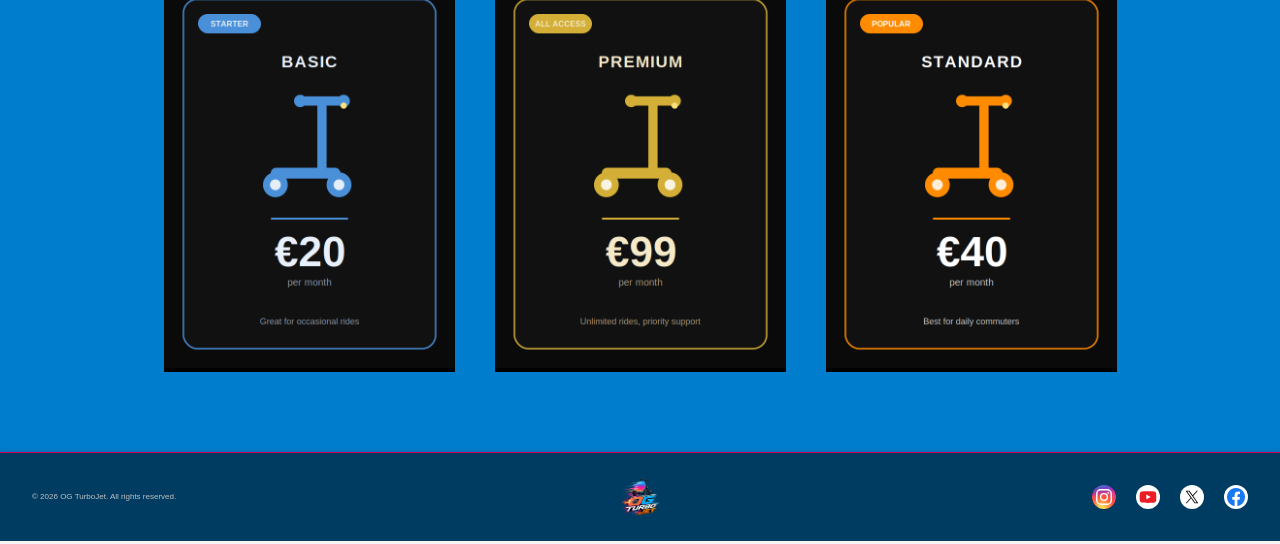
==== commit 62b1dd6d: "edited styles and formatting" ====
--- a/index.html
+++ b/index.html
@@ -9,7 +9,7 @@
       href="https://fonts.googleapis.com/css2?family=Tektur:wght@400..900&family=Text+Me+One&display=swap"
       rel="stylesheet"
     />
-    <title>My Project</title>
+    <title>OG Turbo Jet</title>
     <!-- Main stylesheet -->
     <link rel="stylesheet" href="assets/css/styles.css" />
   </head>
@@ -110,13 +110,13 @@
     <!-- why choose us? -->
     <section >
       
-  <div class="wrap">
+  <div class="wrap" id="why-choose-us">
     <h2>Why should you choose our app?</h2>
 
     <div class="grid">
       <div class="card" tabindex="0">
         <div class="portrait">
-          <img class="round" src="/assets/images/1.png" alt="Convenience & Speed">
+          <img class="round" src="./assets/images/1.png" alt="Convenience & Speed">
         </div>
         <div class="name">Convenience &amp; Speed</div>
         <div class="role">Skip traffic and parking hassles</div>
@@ -124,7 +124,7 @@
 
       <div class="card" tabindex="0">
         <div class="portrait">
-          <img class="round" src="/assets/images/2.png" alt="Cost-Effective">
+          <img class="round" src="./assets/images/2.png" alt="Cost-Effective">
         </div>
         <div class="name">Cost-Effective</div>
         <div class="role">Pay only for what you ride (per-minute or per-trip pricing)</div>
@@ -132,7 +132,7 @@
 
       <div class="card" tabindex="0">
         <div class="portrait">
-          <img class="round" src="/assets/images/3.png" alt="Eco-Friendly">
+          <img class="round" src="./assets/images/3.png" alt="Eco-Friendly">
         </div>
         <div class="name">Eco-Friendly</div>
         <div class="role">Zero direct emissions</div>
@@ -140,7 +140,7 @@
 
       <div class="card" tabindex="0">
         <div class="portrait">
-          <img class="round" src="/assets/images/4.png" alt="Safety & Reliability">
+          <img class="round" src="./assets/images/4.png" alt="Safety & Reliability">
         </div>
         <div class="name">Safety &amp; Reliability</div>
         <div class="role">Regularly maintained and inspected fleet</div>
@@ -148,7 +148,7 @@
 
       <div class="card" tabindex="0">
         <div class="portrait">
-          <img class="round" src="/assets/images/5.png" alt="Seamless Experience">
+          <img class="round" src="./assets/images/5.png" alt="Seamless Experience">
         </div>
         <div class="name">Seamless Experience</div>
         <div class="role">Easy sign-up, in-app payments, no cash needed</div>
@@ -156,7 +156,7 @@
 
       <div class="card" tabindex="0">
         <div class="portrait">
-          <img class="round" src="/assets/images/6.png" alt="Flexibility">
+          <img class="round" src="./assets/images/6.png" alt="Flexibility">
         </div>
         <div class="name">Flexibility</div>
         <div class="role">Available 24/7 in most coverage areas</div>
@@ -172,15 +172,15 @@
 
   <div class="price-grid">
     <div class="price-card">
-      <img src="/assets/images/plan.1.png" alt="Basic plan - $20 per month">
+      <img src="./assets/images/plan.1.png" alt="Basic plan - $20 per month">
     </div>
 
     <div class="price-card">
-      <img src="/assets/images/plan.3.png" alt="Standard plan - $40 per month">
+      <img src="./assets/images/plan.3.png" alt="Standard plan - $40 per month">
     </div>
 
     <div class="price-card">
-      <img src="/assets/images/plan.2.png" alt="Premium plan - $99 per month">
+      <img src="./assets/images/plan.2.png" alt="Premium plan - $99 per month">
     </div>
   </div>
 </section>
@@ -218,4 +218,4 @@
     </footer>
     <script src="assets/javascript/script.js"></script>
   </body>
-</html>+</html>
--- a/assets/css/styles.css
+++ b/assets/css/styles.css
@@ -17,14 +17,6 @@
   color: #333;
 }
 
-div.sectionAppFeatures {
-  font-family: Arial, sans-serif;
-  background-color: #007dcc;
-  user-select: none;
-  padding: 20px 40px 20px 40px;
-  margin: 0px;
-  border-radius: 10px;
-}
 .trusted-section {
   text-align: center;
   padding: 60px 20px;
